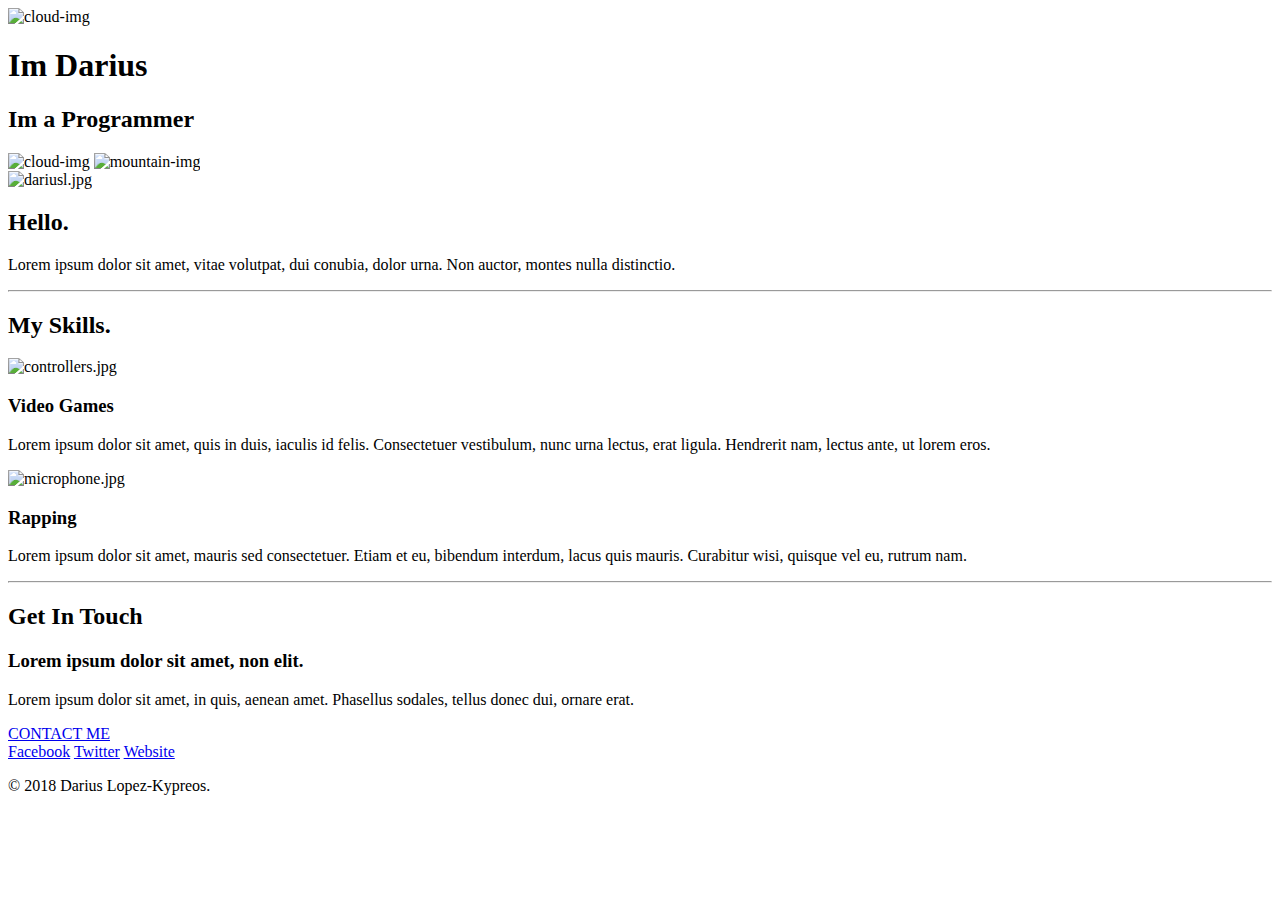
==== index.html @ 84d6db73 "Add files via upload" ====
<!DOCTYPE html>
<html>
  <head>
    <meta charset="utf-8">
    <title>Darius Lopez-Kypreos</title>
    <link rel="stylesheet" href="css/styles.css">
    <link rel="icon" href="favicon.ico">
    <link href="https://fonts.googleapis.com/css?family=Merriweather|Montserrat|Sacramento&display=swap" rel="stylesheet">

  </head>
  <body>

<div class="top-container">
  <img class="top-cloud" src="images/cloud.png" alt="cloud-img">
  <h1>Im Darius</h1>
  <h2 class="heading">Im a Programmer</h2>
    <img class="bottom-cloud" src="images/cloud.png" alt="cloud-img">
      <img src="images/mountain.png" alt="mountain-img">
</div>
<div class="middle-container">
  <div class="profile">
    <img class="darius" src="images/dariusl.jpg" alt="dariusl.jpg">
    <h2>Hello.</h2>
    <p class="paragraph1">
    Lorem ipsum dolor sit amet, vitae volutpat, dui conubia, dolor urna. Non auctor, montes nulla distinctio.</p>
  </div>
  <hr>
  <div class="skills">
    <h2 class="my-skills">My Skills.</h2>
    <div class="skill-row">
      <img class="controller" src="images/controllers.jpg" alt="controllers.jpg">
      <h3 class="video-games">Video Games</h3>
      <p>
      Lorem ipsum dolor sit amet, quis in duis, iaculis id felis. Consectetuer vestibulum, nunc urna lectus, erat ligula. Hendrerit nam, lectus ante, ut lorem eros.</p>
    </div>
    <div class="skill-row">
      <img class="microphone" src="images/microphone.jpg" alt="microphone.jpg">
      <h3>Rapping</h3>
      <p>
      Lorem ipsum dolor sit amet, mauris sed consectetuer. Etiam et eu, bibendum interdum, lacus quis mauris. Curabitur wisi, quisque vel eu, rutrum nam.</p>
    </div>
  </div>
  <hr>
  <div class="contact-mee">
    <h2>Get In Touch</h2>
    <h3>Lorem ipsum dolor sit amet, non elit.</h3>
    <p class"contact-me">
      Lorem ipsum dolor sit amet, in quis, aenean amet. Phasellus sodales, tellus donec dui, ornare erat.</p>
    <a class="btn" href="mailto:dariuslopezkypreos@gmail.com">CONTACT ME</a>
  </div>
</div>


<div class="bottom-container">
  <a class="footer-link" href="https://www.facebook.com/darius.lopez.10">Facebook</a>
  <a class="footer-link" href="https://twitter.com/">Twitter</a>
  <a class="footer-link" href="https://www.appbrewery.co/">Website</a>
  <p class="trademark">
    © 2018 Darius Lopez-Kypreos.</p>
</div>

  </body>
</html>
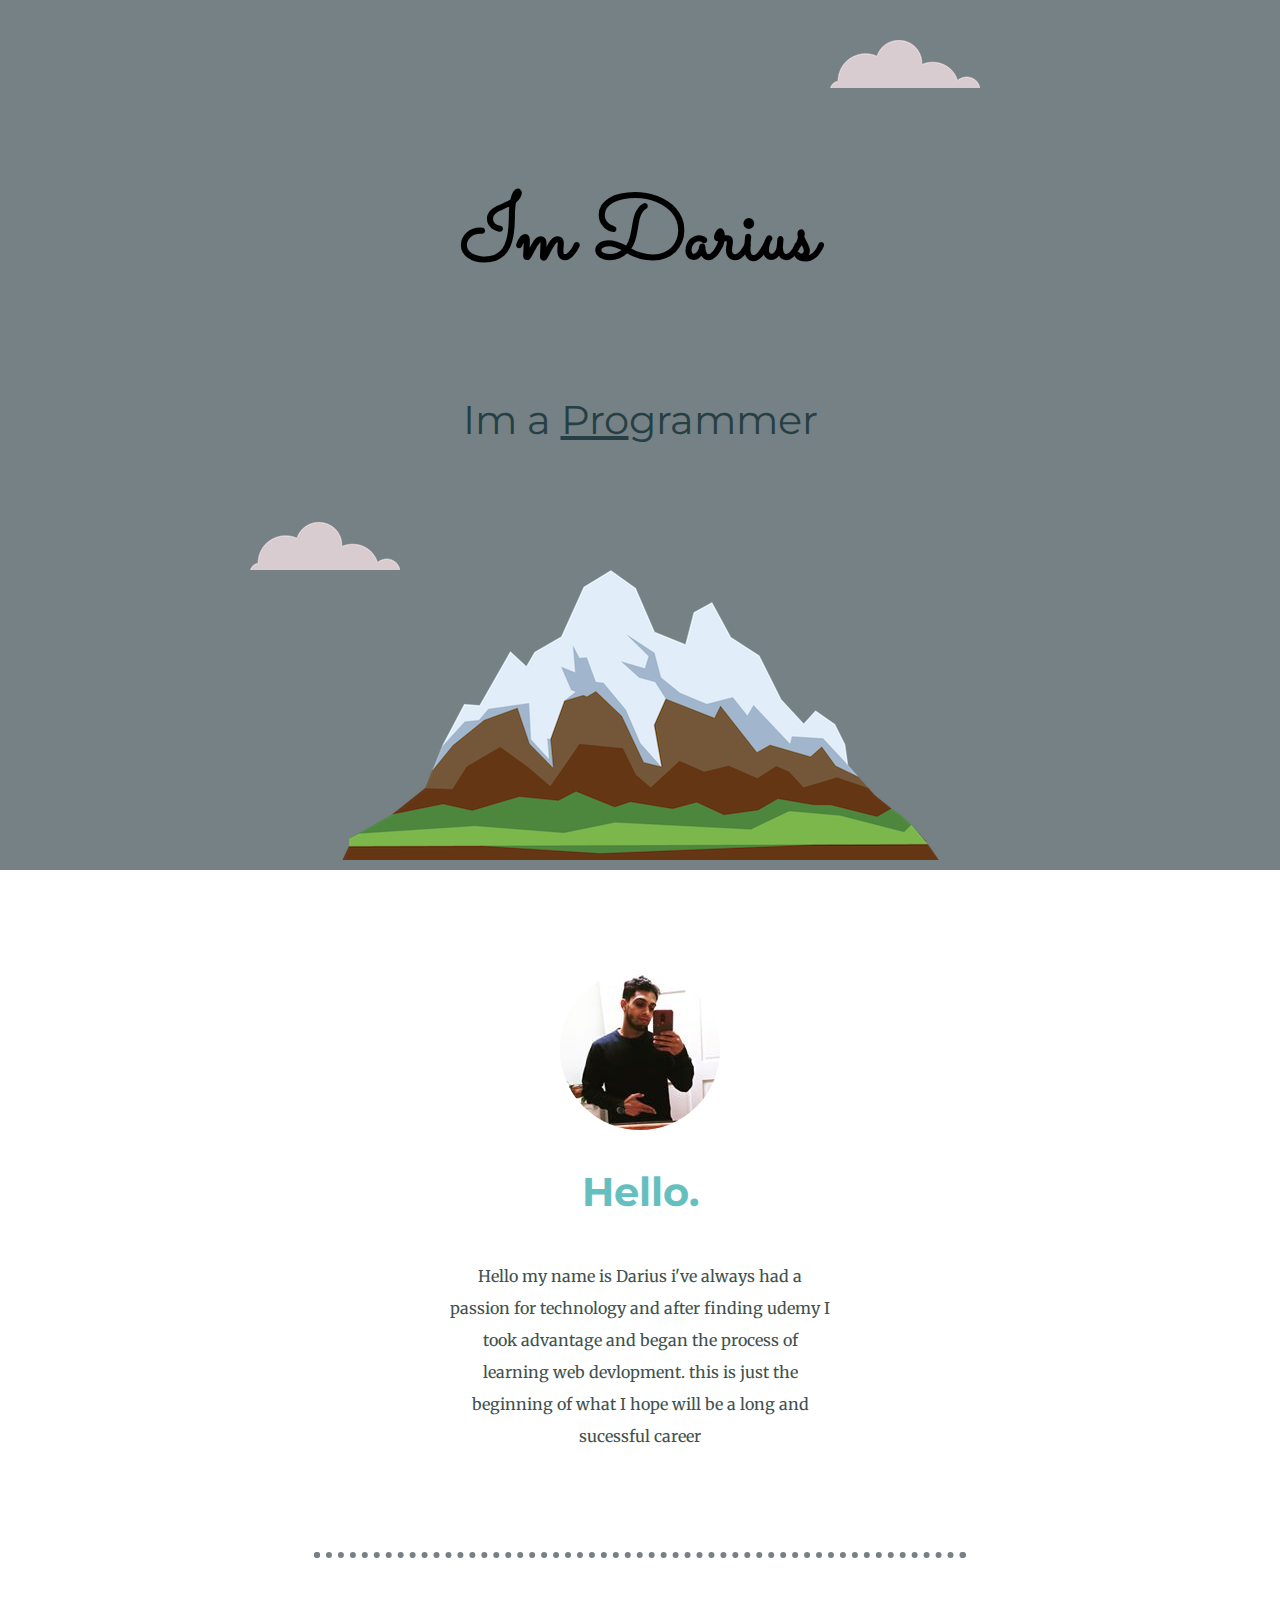
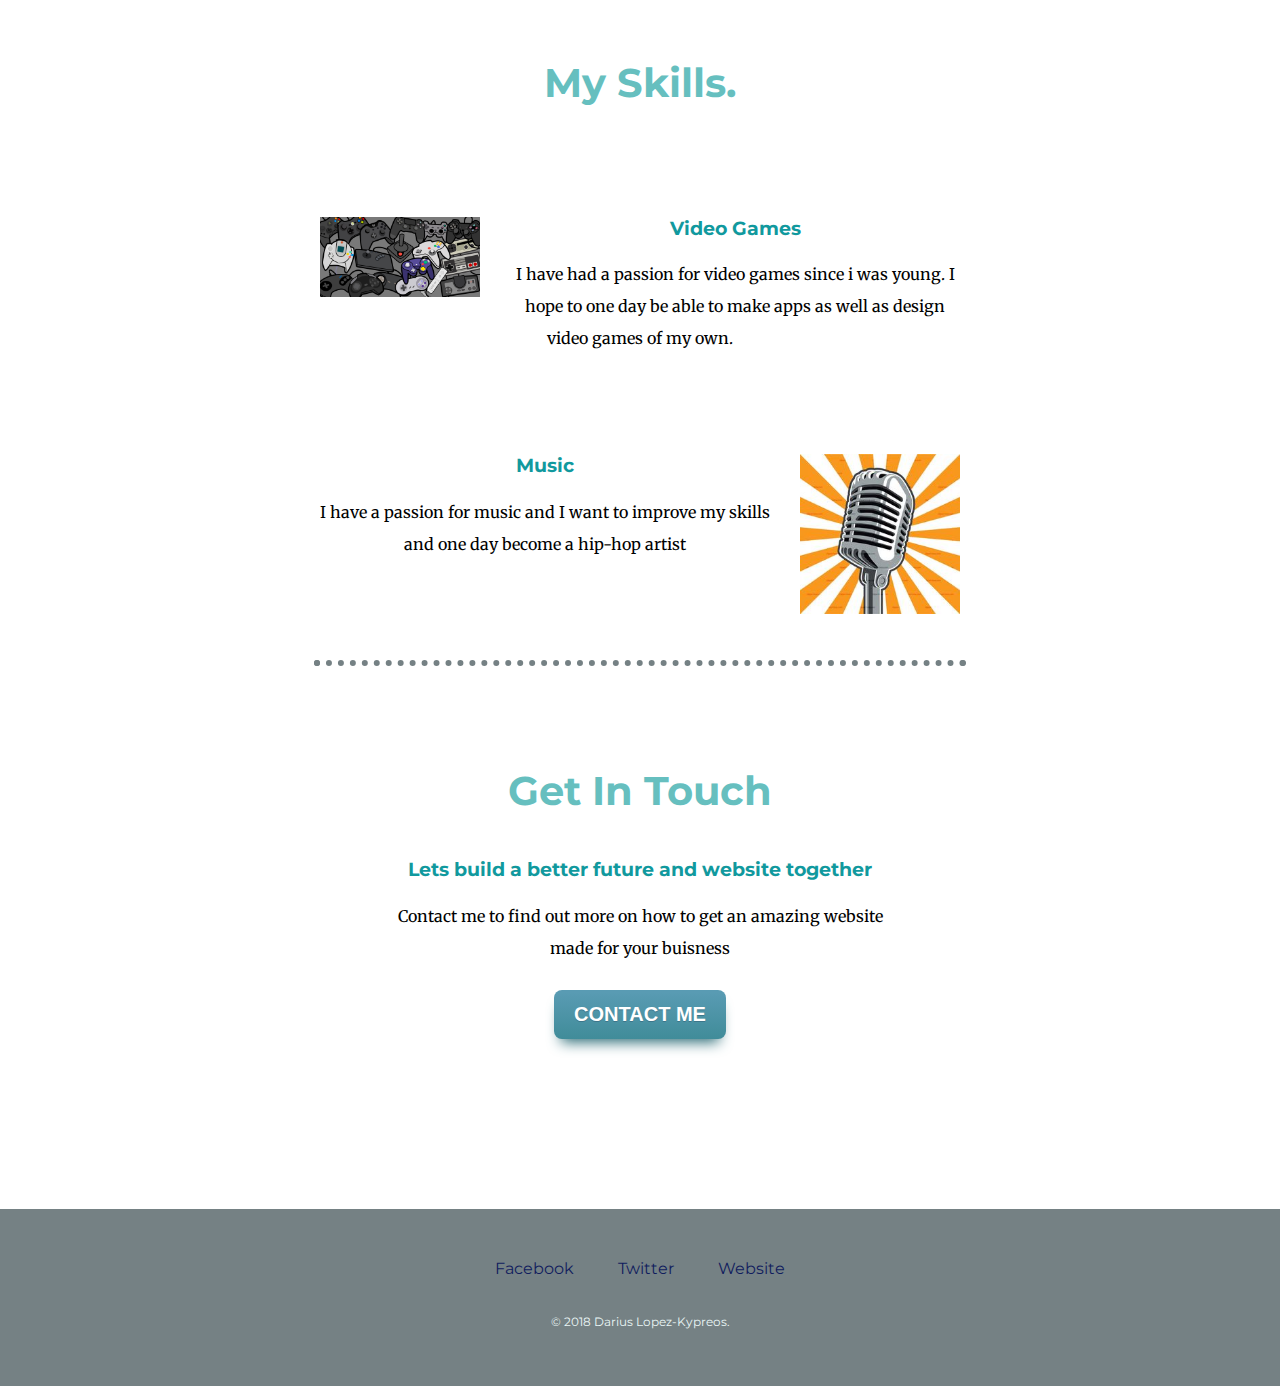
==== commit 6d14b397: "Add files via upload" ====
--- a/index.html
+++ b/index.html
@@ -13,16 +13,17 @@
 <div class="top-container">
   <img class="top-cloud" src="images/cloud.png" alt="cloud-img">
   <h1>Im Darius</h1>
-  <h2 class="heading">Im a Programmer</h2>
+  <h2 class="heading">Im a <span>Pro</span>grammer</h2>
     <img class="bottom-cloud" src="images/cloud.png" alt="cloud-img">
-      <img src="images/mountain.png" alt="mountain-img">
+      <img class="mountain"src="images/mountain.png" alt="mountain-img">
 </div>
 <div class="middle-container">
   <div class="profile">
     <img class="darius" src="images/dariusl.jpg" alt="dariusl.jpg">
     <h2>Hello.</h2>
     <p class="paragraph1">
-    Lorem ipsum dolor sit amet, vitae volutpat, dui conubia, dolor urna. Non auctor, montes nulla distinctio.</p>
+  Hello my name is Darius i've always had a passion for technology and after finding udemy I took
+  advantage and began the process of learning web devlopment. this is just the beginning of what I hope will be a long and sucessful career</p>
   </div>
   <hr>
   <div class="skills">
@@ -31,28 +32,28 @@
       <img class="controller" src="images/controllers.jpg" alt="controllers.jpg">
       <h3 class="video-games">Video Games</h3>
       <p>
-      Lorem ipsum dolor sit amet, quis in duis, iaculis id felis. Consectetuer vestibulum, nunc urna lectus, erat ligula. Hendrerit nam, lectus ante, ut lorem eros.</p>
+      I have had a passion for video games since i was young. I hope to one day be able to make apps as well as design video games of my own.</p>
     </div>
     <div class="skill-row">
       <img class="microphone" src="images/microphone.jpg" alt="microphone.jpg">
-      <h3>Rapping</h3>
+      <h3>Music</h3>
       <p>
-      Lorem ipsum dolor sit amet, mauris sed consectetuer. Etiam et eu, bibendum interdum, lacus quis mauris. Curabitur wisi, quisque vel eu, rutrum nam.</p>
+    I have a passion for music and I want to improve my skills and one day become a hip-hop artist</p>
     </div>
   </div>
   <hr>
   <div class="contact-mee">
     <h2>Get In Touch</h2>
-    <h3>Lorem ipsum dolor sit amet, non elit.</h3>
+    <h3>Lets build a better future and website together</h3>
     <p class"contact-me">
-      Lorem ipsum dolor sit amet, in quis, aenean amet. Phasellus sodales, tellus donec dui, ornare erat.</p>
+  Contact me to find out more on how to get an amazing website made for your buisness</p>
     <a class="btn" href="mailto:dariuslopezkypreos@gmail.com">CONTACT ME</a>
   </div>
 </div>
 
 
 <div class="bottom-container">
-  <a class="footer-link" href="https://www.facebook.com/darius.lopez.10">Facebook</a>
+  <a class="footer-link" href="https://www.facebook.com/">Facebook</a>
   <a class="footer-link" href="https://twitter.com/">Twitter</a>
   <a class="footer-link" href="https://www.appbrewery.co/">Website</a>
   <p class="trademark">
--- a/css/styles.css
+++ b/css/styles.css
@@ -0,0 +1,74 @@
+body{
+margin: 0;
+  text-align: center;
+font-family: 'Merriweather', serif;
+}
+h1{margin: 50px;
+  font-family: 'Sacramento', cursive;
+  font-size: 5.625rem;
+}
+h2{font-family: 'Montserrat', sans-serif;
+font-size: 2.5rem;color: #66BFBF; padding-bottom: 10px;
+}
+h3{font-family: 'Montserrat', sans-serif;color: #11999E;
+}
+a{color: #111d5e;}
+hr{border: dotted #758184 6px; border-bottom: none;
+width: 50%; margin-top: 100px; margin-bottom: 100px;}
+span{text-decoration: underline;}
+.darius{border-radius: 50%;}
+.mountain{margin: auto;}
+.heading{color: #263f44;}
+.paragraph1{color: #40514E; width: 30%; margin: auto;}
+.skill-row{width:50%;
+margin: 100px auto 100px auto;
+text-align:center;}
+.controller{width: 25%;
+float:left; margin-right: 30px;}
+.microphone{width: 25%; float: right;
+margin-left: 30px;}
+.my-skills{color: #66BFBF;}
+.video-games{color: #11999E;}
+a{text-align: center;margin: 10px 20px;text-decoration: none;}
+.bottom-container{background-color: #758184;
+padding: 50px 0 20px;font-family: 'Montserrat', sans-serif;}
+p{line-height: 2;}
+.contact-mee{width: 40%; margin: 40px auto 60px;}
+.top-container{line-height: 2;
+background-color: #758184;position: relative;
+padding-top: 100px;}
+.middle-container{padding: 100px 0;}
+.heading{font-weight: normal;}
+.bottom-cloud{position: absolute;
+right: 300px;
+top:40px;}
+.top-cloud{position:absolute;
+left: 250px;
+bottom: 300px;
+}
+.trademark{color: #EAF6F6; font-size: 0.75rem;padding: 20px 0;}
+a:hover{ color:#EAF6F6;}
+
+.btn {
+	box-shadow: 0px 10px 14px -7px #276873;
+	background:linear-gradient(to bottom, #599bb3 5%, #408c99 100%);
+	background-color:#599bb3;
+	border-radius:8px;
+	display:inline-block;
+	cursor:pointer;
+	color:#ffffff;
+	font-family:Arial;
+	font-size:20px;
+	font-weight:bold;
+	padding:13px 20px;
+	text-decoration:none;
+	text-shadow:0px 1px 0px #3d768a;
+}
+.btn:hover {
+	background:linear-gradient(to bottom, #408c99 5%, #599bb3 100%);
+	background-color:#408c99;
+}
+.btn:active {
+	position:relative;
+	top:1px;
+}
